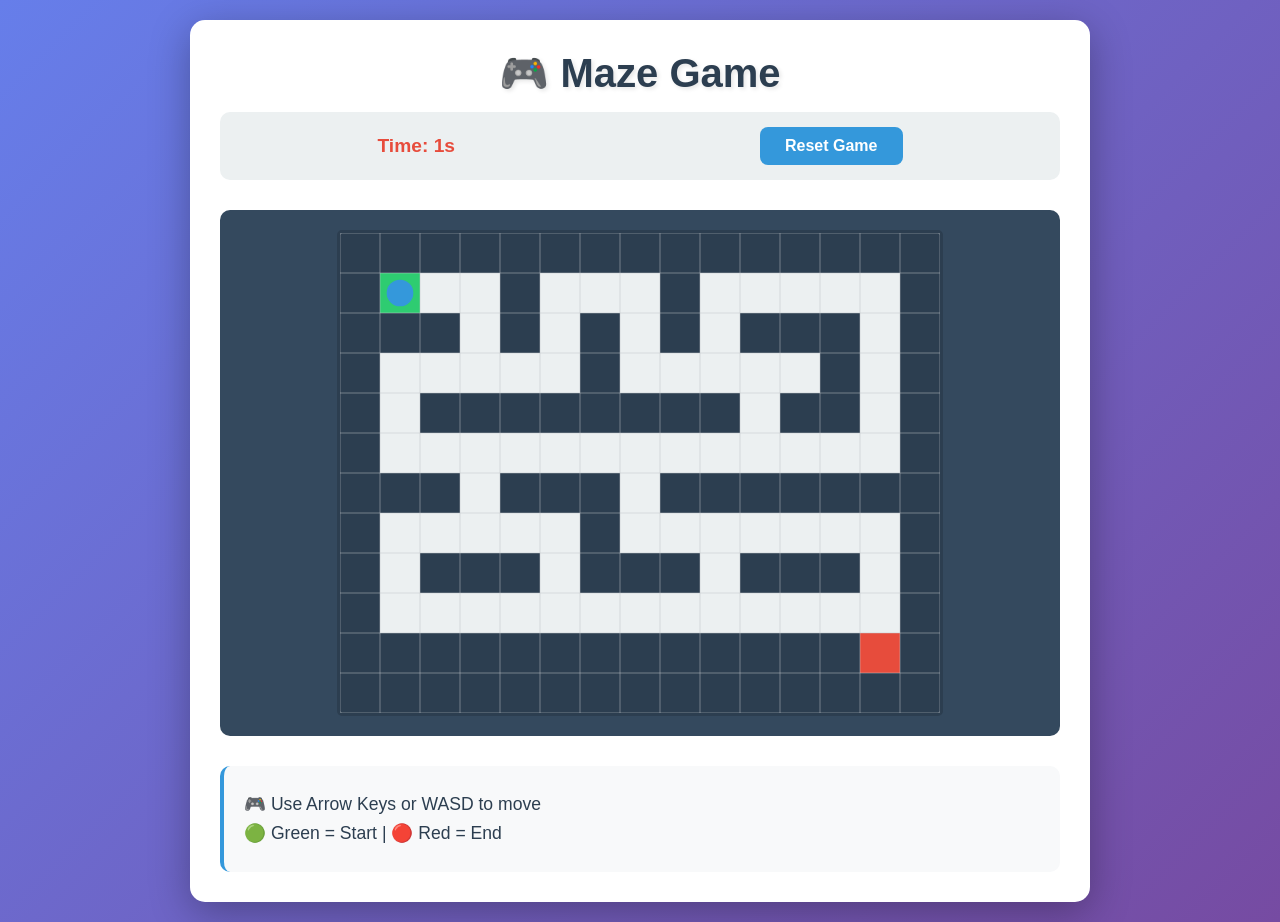
==== index.html @ 87aefe71 "Add initial implementation of Maze Game with HTML, CSS, and JavaScript" ====
<!DOCTYPE html>
<html lang="en">
<head>
    <meta charset="UTF-8">
    <meta name="viewport" content="width=device-width, initial-scale=1.0">
    <title>Maze Game</title>
    <link rel="stylesheet" href="style.css">
</head>
<body>
    <div class="container">
        <div class="header">
            <h1>🎮 Maze Game</h1>
            <div class="info">
                <span id="timer">Time: 0s</span>
                <button id="resetBtn" class="btn">Reset Game</button>
            </div>
        </div>
        
        <div class="game-wrapper">
            <canvas id="mazeCanvas"></canvas>
        </div>
        
        <div class="controls">
            <p>🎮 Use Arrow Keys or WASD to move</p>
            <p>🟢 Green = Start | 🔴 Red = End</p>
        </div>
    </div>

    <script src="config.js"></script>
    <script src="game.js"></script>
</body>
</html>
---- style.css ----
/* ============================================
   MAZE GAME - Styling
   ============================================ */

* {
    margin: 0;
    padding: 0;
    box-sizing: border-box;
}

body {
    font-family: 'Segoe UI', Tahoma, Geneva, Verdana, sans-serif;
    background: linear-gradient(135deg, #667eea 0%, #764ba2 100%);
    min-height: 100vh;
    display: flex;
    justify-content: center;
    align-items: center;
    padding: 20px;
}

.container {
    background: white;
    border-radius: 15px;
    box-shadow: 0 10px 40px rgba(0, 0, 0, 0.3);
    padding: 30px;
    max-width: 900px;
    width: 100%;
}

.header {
    text-align: center;
    margin-bottom: 30px;
}

.header h1 {
    color: #2C3E50;
    font-size: 2.5em;
    margin-bottom: 15px;
    text-shadow: 2px 2px 4px rgba(0, 0, 0, 0.1);
}

.info {
    display: flex;
    justify-content: space-around;
    align-items: center;
    flex-wrap: wrap;
    gap: 20px;
    background: #ECF0F1;
    padding: 15px;
    border-radius: 10px;
}

#timer {
    font-size: 1.2em;
    color: #E74C3C;
    font-weight: bold;
}

.btn {
    padding: 10px 25px;
    font-size: 1em;
    background: #3498DB;
    color: white;
    border: none;
    border-radius: 8px;
    cursor: pointer;
    transition: all 0.3s ease;
    font-weight: bold;
}

.btn:hover {
    background: #2980B9;
    transform: translateY(-2px);
    box-shadow: 0 5px 15px rgba(52, 152, 219, 0.4);
}

.btn:active {
    transform: translateY(0);
}

.game-wrapper {
    display: flex;
    justify-content: center;
    margin: 30px 0;
    background: #34495E;
    padding: 20px;
    border-radius: 10px;
}

#mazeCanvas {
    border: 3px solid #2C3E50;
    background: #ECF0F1;
    border-radius: 5px;
    max-width: 100%;
    height: auto;
    display: block;
}

.controls {
    background: #F8F9FA;
    padding: 20px;
    border-radius: 10px;
    border-left: 4px solid #3498DB;
}

.controls p {
    color: #2C3E50;
    font-size: 1.1em;
    margin: 8px 0;
    display: flex;
    align-items: center;
}

/* Responsive design */
@media (max-width: 768px) {
    .container {
        padding: 20px;
    }

    .header h1 {
        font-size: 1.8em;
    }

    .info {
        flex-direction: column;
    }

    #mazeCanvas {
        max-width: 100%;
    }

    .controls p {
        font-size: 0.95em;
    }
}

/* Scrollbar styling */
::-webkit-scrollbar {
    width: 8px;
}

::-webkit-scrollbar-track {
    background: #f1f1f1;
}

::-webkit-scrollbar-thumb {
    background: #888;
    border-radius: 4px;
}

::-webkit-scrollbar-thumb:hover {
    background: #555;
}
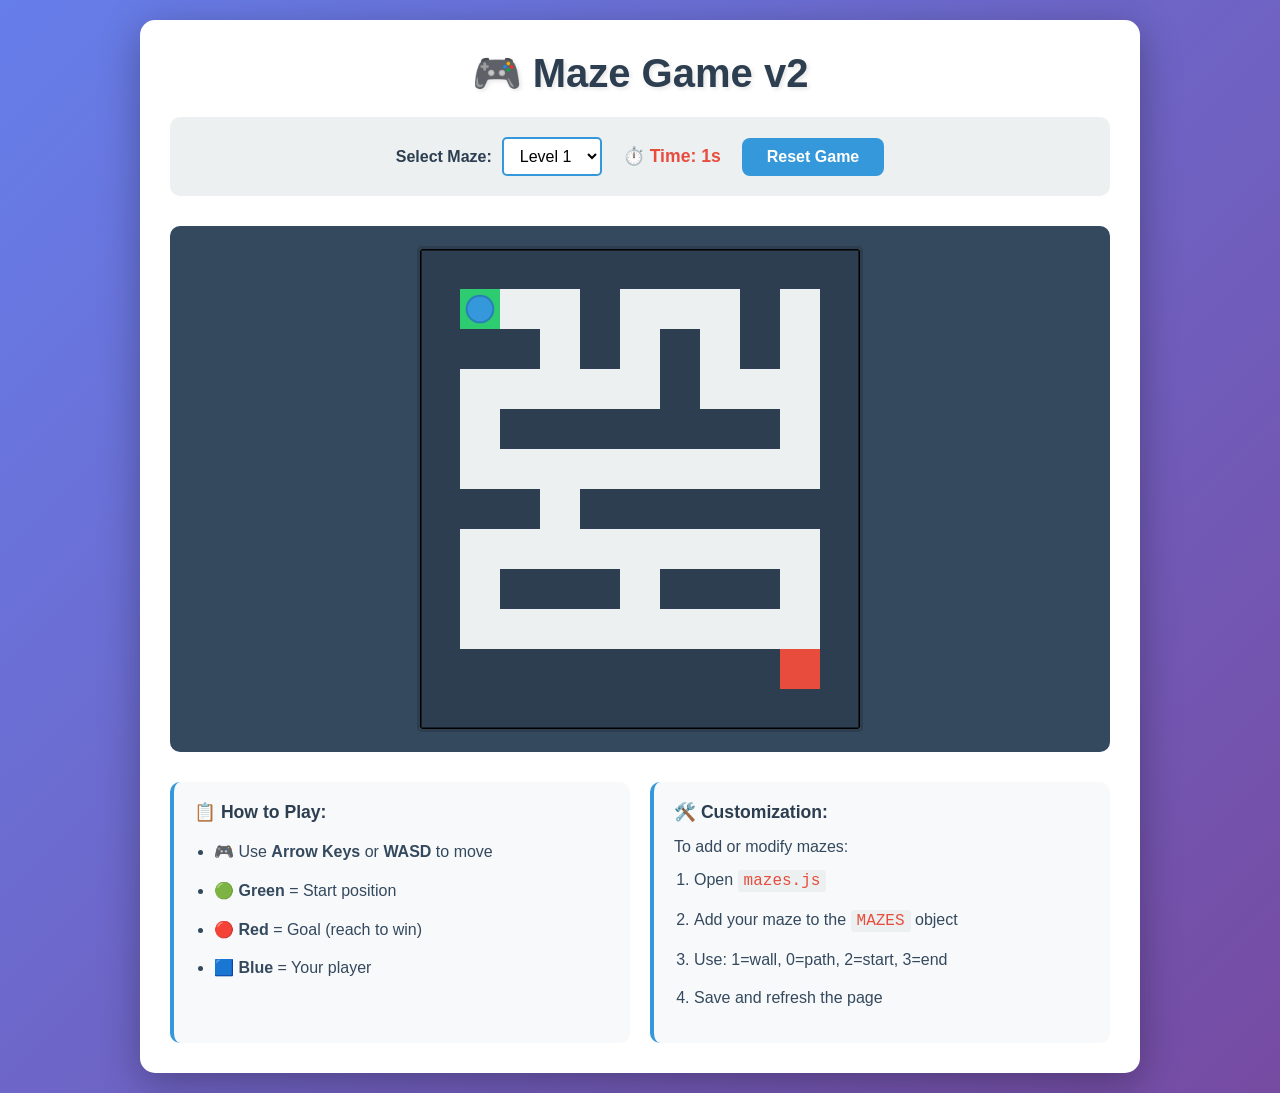
==== commit 12794c49: "Add initial version of Maze Game with configurable mazes and game logic - Created README.md for proj" ====
--- a/index.html
+++ b/index.html
@@ -3,15 +3,25 @@
 <head>
     <meta charset="UTF-8">
     <meta name="viewport" content="width=device-width, initial-scale=1.0">
-    <title>Maze Game</title>
+    <title>Maze Game v2</title>
     <link rel="stylesheet" href="style.css">
 </head>
 <body>
     <div class="container">
         <div class="header">
-            <h1>🎮 Maze Game</h1>
+            <h1>🎮 Maze Game v2</h1>
             <div class="info">
-                <span id="timer">Time: 0s</span>
+                <div class="controls-group">
+                    <label for="mazeSelect">Select Maze:</label>
+                    <select id="mazeSelect">
+                        <option value="level_1" selected>Level 1</option>
+                        <option value="level_2">Level 2</option>
+                        <option value="level_3">Level 3</option>
+                        <option value="level_4">Level 4</option>
+                        <option value="level_5">Level 5</option>
+                    </select>
+                </div>
+                <span id="timer">⏱️ Time: 0s</span>
                 <button id="resetBtn" class="btn">Reset Game</button>
             </div>
         </div>
@@ -20,12 +30,40 @@
             <canvas id="mazeCanvas"></canvas>
         </div>
         
-        <div class="controls">
-            <p>🎮 Use Arrow Keys or WASD to move</p>
-            <p>🟢 Green = Start | 🔴 Red = End</p>
+        <div id="endScreen" class="end-screen">
+            <div id="endContent" class="end-content">
+                <!-- Content inserted by JavaScript -->
+            </div>
+            <button id="nextLevelBtn" class="btn btn-large">Next Level</button>
+        </div>
+        
+        <div id="message" class="message"></div>
+        
+        <div class="instructions">
+            <div class="instruction-box">
+                <h3>📋 How to Play:</h3>
+                <ul>
+                    <li>🎮 Use <strong>Arrow Keys</strong> or <strong>WASD</strong> to move</li>
+                    <li>🟢 <strong>Green</strong> = Start position</li>
+                    <li>🔴 <strong>Red</strong> = Goal (reach to win)</li>
+                    <li>🟦 <strong>Blue</strong> = Your player</li>
+                </ul>
+            </div>
+            
+            <div class="instruction-box">
+                <h3>🛠️ Customization:</h3>
+                <p>To add or modify mazes:</p>
+                <ol>
+                    <li>Open <code>mazes.js</code></li>
+                    <li>Add your maze to the <code>MAZES</code> object</li>
+                    <li>Use: 1=wall, 0=path, 2=start, 3=end</li>
+                    <li>Save and refresh the page</li>
+                </ol>
+            </div>
         </div>
     </div>
 
+    <script src="mazes.js"></script>
     <script src="config.js"></script>
     <script src="game.js"></script>
 </body>
--- a/style.css
+++ b/style.css
@@ -1,5 +1,5 @@
 /* ============================================
-   MAZE GAME - Styling
+   MAZE GAME v2 - Styling
    ============================================ */
 
 * {
@@ -23,7 +23,7 @@
     border-radius: 15px;
     box-shadow: 0 10px 40px rgba(0, 0, 0, 0.3);
     padding: 30px;
-    max-width: 900px;
+    max-width: 1000px;
     width: 100%;
 }
 
@@ -35,25 +35,58 @@
 .header h1 {
     color: #2C3E50;
     font-size: 2.5em;
-    margin-bottom: 15px;
+    margin-bottom: 20px;
     text-shadow: 2px 2px 4px rgba(0, 0, 0, 0.1);
 }
 
 .info {
     display: flex;
-    justify-content: space-around;
+    justify-content: center;
     align-items: center;
     flex-wrap: wrap;
     gap: 20px;
     background: #ECF0F1;
-    padding: 15px;
+    padding: 20px;
     border-radius: 10px;
 }
 
+.controls-group {
+    display: flex;
+    align-items: center;
+    gap: 10px;
+}
+
+.controls-group label {
+    font-weight: bold;
+    color: #2C3E50;
+}
+
+.controls-group select {
+    padding: 8px 12px;
+    font-size: 1em;
+    border: 2px solid #3498DB;
+    border-radius: 5px;
+    background: white;
+    cursor: pointer;
+    transition: all 0.3s ease;
+}
+
+.controls-group select:hover {
+    background: #F8F9FA;
+}
+
+.controls-group select:focus {
+    outline: none;
+    border-color: #2980B9;
+    box-shadow: 0 0 5px rgba(52, 152, 219, 0.3);
+}
+
 #timer {
-    font-size: 1.2em;
+    font-size: 1.1em;
     color: #E74C3C;
     font-weight: bold;
+    min-width: 100px;
+    text-align: center;
 }
 
 .btn {
@@ -66,6 +99,7 @@
     cursor: pointer;
     transition: all 0.3s ease;
     font-weight: bold;
+    white-space: nowrap;
 }
 
 .btn:hover {
@@ -96,22 +130,139 @@
     display: block;
 }
 
-.controls {
+.message {
+    display: none;
+    position: fixed;
+    top: 50%;
+    left: 50%;
+    transform: translate(-50%, -50%);
+    background: #2ECC71;
+    color: white;
+    padding: 40px;
+    border-radius: 15px;
+    font-size: 2em;
+    font-weight: bold;
+    text-align: center;
+    box-shadow: 0 10px 40px rgba(0, 0, 0, 0.4);
+    z-index: 1000;
+    animation: popIn 0.3s ease;
+}
+
+.end-screen {
+    display: none;
+    position: fixed;
+    top: 0;
+    left: 0;
+    width: 100%;
+    height: 100%;
+    background: rgba(0, 0, 0, 0.7);
+    z-index: 2000;
+    flex-direction: column;
+    align-items: center;
+    justify-content: center;
+    animation: fadeIn 0.3s ease;
+}
+
+.end-content {
+    background: white;
+    padding: 40px;
+    border-radius: 15px;
+    text-align: center;
+    box-shadow: 0 10px 40px rgba(0, 0, 0, 0.4);
+    max-width: 500px;
+    animation: slideUp 0.4s ease;
+}
+
+.end-content h2 {
+    color: #2C3E50;
+    font-size: 2em;
+    margin-bottom: 20px;
+}
+
+.end-content p {
+    color: #34495E;
+    font-size: 1.1em;
+    margin: 10px 0;
+}
+
+.time-display {
+    font-size: 1.3em !important;
+    color: #E74C3C;
+    font-weight: bold;
+    margin: 20px 0 !important;
+}
+
+.btn-large {
+    margin-top: 30px;
+    padding: 15px 40px;
+    font-size: 1.1em;
+}
+
+@keyframes fadeIn {
+    from {
+        opacity: 0;
+    }
+    to {
+        opacity: 1;
+    }
+}
+
+@keyframes slideUp {
+    from {
+        transform: translateY(50px);
+        opacity: 0;
+    }
+    to {
+        transform: translateY(0);
+        opacity: 1;
+    }
+}
+
+.instructions {
+    display: grid;
+    grid-template-columns: 1fr 1fr;
+    gap: 20px;
+    margin-top: 30px;
+}
+
+.instruction-box {
     background: #F8F9FA;
     padding: 20px;
     border-radius: 10px;
     border-left: 4px solid #3498DB;
 }
 
-.controls p {
+.instruction-box h3 {
     color: #2C3E50;
+    margin-bottom: 15px;
     font-size: 1.1em;
-    margin: 8px 0;
-    display: flex;
-    align-items: center;
-}
-
-/* Responsive design */
+}
+
+.instruction-box ul,
+.instruction-box ol {
+    margin-left: 20px;
+    line-height: 1.8;
+    color: #34495E;
+}
+
+.instruction-box li {
+    margin-bottom: 10px;
+}
+
+.instruction-box code {
+    background: #ECF0F1;
+    padding: 2px 6px;
+    border-radius: 3px;
+    font-family: 'Courier New', monospace;
+    color: #E74C3C;
+}
+
+.instruction-box p {
+    margin-bottom: 10px;
+    color: #34495E;
+}
+
+/* Responsive Design */
 @media (max-width: 768px) {
     .container {
         padding: 20px;
@@ -123,31 +274,28 @@
 
     .info {
         flex-direction: column;
-    }
-
-    #mazeCanvas {
-        max-width: 100%;
-    }
-
-    .controls p {
-        font-size: 0.95em;
-    }
-}
-
-/* Scrollbar styling */
-::-webkit-scrollbar {
-    width: 8px;
-}
-
-::-webkit-scrollbar-track {
-    background: #f1f1f1;
-}
-
-::-webkit-scrollbar-thumb {
-    background: #888;
-    border-radius: 4px;
-}
-
-::-webkit-scrollbar-thumb:hover {
-    background: #555;
-}
+        gap: 15px;
+    }
+
+    .controls-group {
+        width: 100%;
+        justify-content: center;
+    }
+
+    .controls-group select {
+        flex: 1;
+        max-width: 300px;
+    }
+
+    .instructions {
+        grid-template-columns: 1fr;
+    }
+
+    .btn {
+        width: 100%;
+    }
+
+    #timer {
+        width: 100%;
+    }
+}
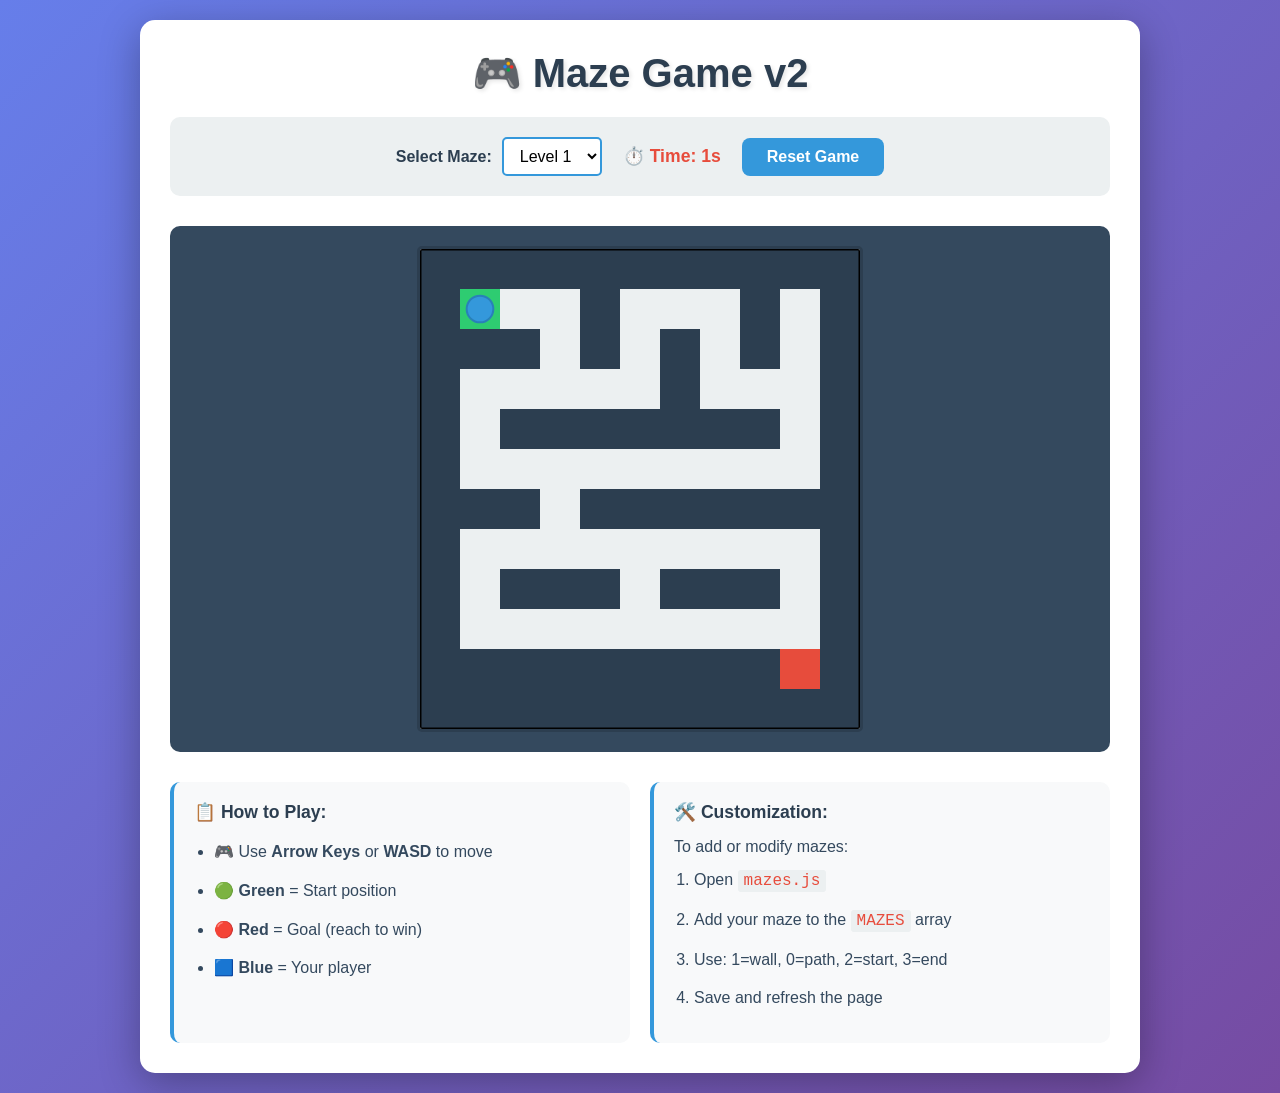
==== commit 164946b8: "Refactor maze configuration to use an array instead of an object; update maze selection logic and re" ====
--- a/index.html
+++ b/index.html
@@ -14,11 +14,7 @@
                 <div class="controls-group">
                     <label for="mazeSelect">Select Maze:</label>
                     <select id="mazeSelect">
-                        <option value="level_1" selected>Level 1</option>
-                        <option value="level_2">Level 2</option>
-                        <option value="level_3">Level 3</option>
-                        <option value="level_4">Level 4</option>
-                        <option value="level_5">Level 5</option>
+                        <!-- Options populated by JavaScript -->
                     </select>
                 </div>
                 <span id="timer">⏱️ Time: 0s</span>
@@ -55,7 +51,7 @@
                 <p>To add or modify mazes:</p>
                 <ol>
                     <li>Open <code>mazes.js</code></li>
-                    <li>Add your maze to the <code>MAZES</code> object</li>
+                    <li>Add your maze to the <code>MAZES</code> array</li>
                     <li>Use: 1=wall, 0=path, 2=start, 3=end</li>
                     <li>Save and refresh the page</li>
                 </ol>
@@ -64,7 +60,19 @@
     </div>
 
     <script src="mazes.js"></script>
-    <script src="config.js"></script>
     <script src="game.js"></script>
+    <script>
+        // Populate maze selector from MAZES array
+        document.addEventListener('DOMContentLoaded', () => {
+            const select = document.getElementById('mazeSelect');
+            MAZES.forEach((maze, index) => {
+                const option = document.createElement('option');
+                option.value = index;
+                option.textContent = `Level ${index + 1}`;
+                if (index === 0) option.selected = true;
+                select.appendChild(option);
+            });
+        });
+    </script>
 </body>
 </html>
--- a/style.css
+++ b/style.css
@@ -179,6 +179,12 @@
     margin-bottom: 20px;
 }
 
+.end-content h3 {
+    color: #2C3E50;
+    font-size: 1.3em;
+    margin: 20px 0 10px 0;
+}
+
 .end-content p {
     color: #34495E;
     font-size: 1.1em;
@@ -190,6 +196,43 @@
     color: #E74C3C;
     font-weight: bold;
     margin: 20px 0 !important;
+}
+
+.times-table {
+    width: 100%;
+    border-collapse: collapse;
+    margin: 15px 0;
+    background: #F8F9FA;
+    border-radius: 8px;
+    overflow: hidden;
+}
+
+.times-table th,
+.times-table td {
+    padding: 12px;
+    text-align: left;
+    border-bottom: 1px solid #ECF0F1;
+    color: #34495E;
+    font-size: 1em;
+}
+
+.times-table th {
+    background: #3498DB;
+    color: white;
+    font-weight: bold;
+}
+
+.times-table tr:last-child td {
+    border-bottom: none;
+}
+
+.times-table .total-row {
+    background: #E8F5E9;
+    font-weight: bold;
+}
+
+.times-table .total-row td {
+    color: #2E7D32;
 }
 
 .btn-large {
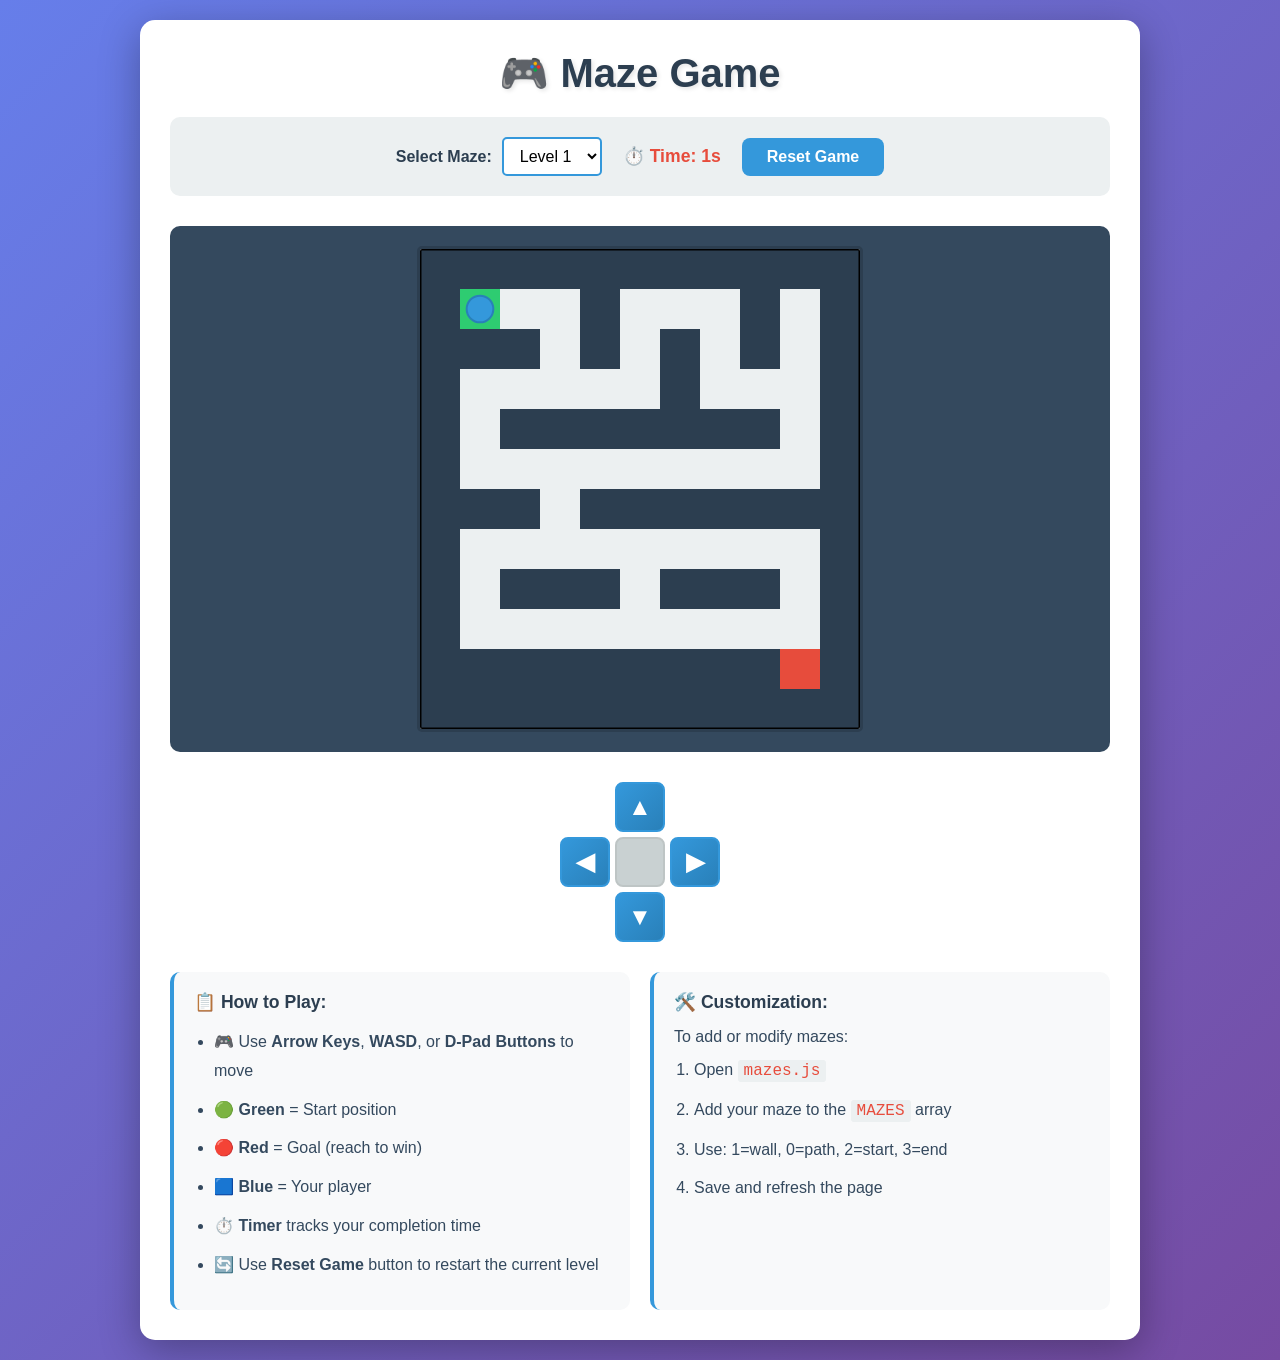
==== commit 53173178: "Update README, game.js, index.html, and style.css for enhanced gameplay and mobile support" ====
--- a/index.html
+++ b/index.html
@@ -3,13 +3,13 @@
 <head>
     <meta charset="UTF-8">
     <meta name="viewport" content="width=device-width, initial-scale=1.0">
-    <title>Maze Game v2</title>
+    <title>Maze Game</title>
     <link rel="stylesheet" href="style.css">
 </head>
 <body>
     <div class="container">
         <div class="header">
-            <h1>🎮 Maze Game v2</h1>
+            <h1>🎮 Maze Game</h1>
             <div class="info">
                 <div class="controls-group">
                     <label for="mazeSelect">Select Maze:</label>
@@ -26,6 +26,17 @@
             <canvas id="mazeCanvas"></canvas>
         </div>
         
+        <!-- Virtual D-Pad for mobile devices -->
+        <div class="dpad-container">
+            <button class="dpad-btn dpad-up" id="dpadUp" title="Move Up">▲</button>
+            <div class="dpad-middle">
+                <button class="dpad-btn dpad-left" id="dpadLeft" title="Move Left">◀</button>
+                <button class="dpad-btn dpad-center" disabled></button>
+                <button class="dpad-btn dpad-right" id="dpadRight" title="Move Right">▶</button>
+            </div>
+            <button class="dpad-btn dpad-down" id="dpadDown" title="Move Down">▼</button>
+        </div>
+        
         <div id="endScreen" class="end-screen">
             <div id="endContent" class="end-content">
                 <!-- Content inserted by JavaScript -->
@@ -39,10 +50,12 @@
             <div class="instruction-box">
                 <h3>📋 How to Play:</h3>
                 <ul>
-                    <li>🎮 Use <strong>Arrow Keys</strong> or <strong>WASD</strong> to move</li>
+                    <li>🎮 Use <strong>Arrow Keys</strong>, <strong>WASD</strong>, or <strong>D-Pad Buttons</strong> to move</li>
                     <li>🟢 <strong>Green</strong> = Start position</li>
                     <li>🔴 <strong>Red</strong> = Goal (reach to win)</li>
                     <li>🟦 <strong>Blue</strong> = Your player</li>
+                    <li>⏱️ <strong>Timer</strong> tracks your completion time</li>
+                    <li>🔄 Use <strong>Reset Game</strong> button to restart the current level</li>
                 </ul>
             </div>
             
--- a/style.css
+++ b/style.css
@@ -1,5 +1,5 @@
 /* ============================================
-   MAZE GAME v2 - Styling
+   MAZE GAME - Styling
    ============================================ */
 
 * {
@@ -305,6 +305,66 @@
     color: #34495E;
 }
 
+/* ============================================
+   VIRTUAL D-PAD STYLING
+   ============================================ */
+
+.dpad-container {
+    display: flex;  /* Always visible */
+    flex-direction: column;
+    align-items: center;
+    gap: 5px;
+    margin-top: 20px;
+    user-select: none;
+}
+
+.dpad-middle {
+    display: flex;
+    gap: 5px;
+    justify-content: center;
+    align-items: center;
+}
+
+.dpad-btn {
+    width: 50px;
+    height: 50px;
+    font-size: 24px;
+    border: 2px solid #3498DB;
+    background: linear-gradient(135deg, #3498DB 0%, #2980B9 100%);
+    color: white;
+    border-radius: 8px;
+    cursor: pointer;
+    transition: all 0.1s ease;
+    font-weight: bold;
+    touch-action: manipulation;  /* Prevent double-tap zoom on buttons */
+    display: flex;
+    align-items: center;
+    justify-content: center;
+}
+
+.dpad-btn:active {
+    transform: scale(0.95);
+    box-shadow: inset 0 2px 5px rgba(0, 0, 0, 0.3);
+    background: #2980B9;
+}
+
+.dpad-btn:hover {
+    background: linear-gradient(135deg, #2980B9 0%, #1f618d 100%);
+    box-shadow: 0 4px 8px rgba(0, 0, 0, 0.2);
+}
+
+.dpad-btn:disabled {
+    background: #95a5a6;
+    border-color: #7f8c8d;
+    cursor: not-allowed;
+    opacity: 0.5;
+}
+
+.dpad-btn:disabled:hover {
+    background: #95a5a6;
+    box-shadow: none;
+}
+
 /* Responsive Design */
 @media (max-width: 768px) {
     .container {
